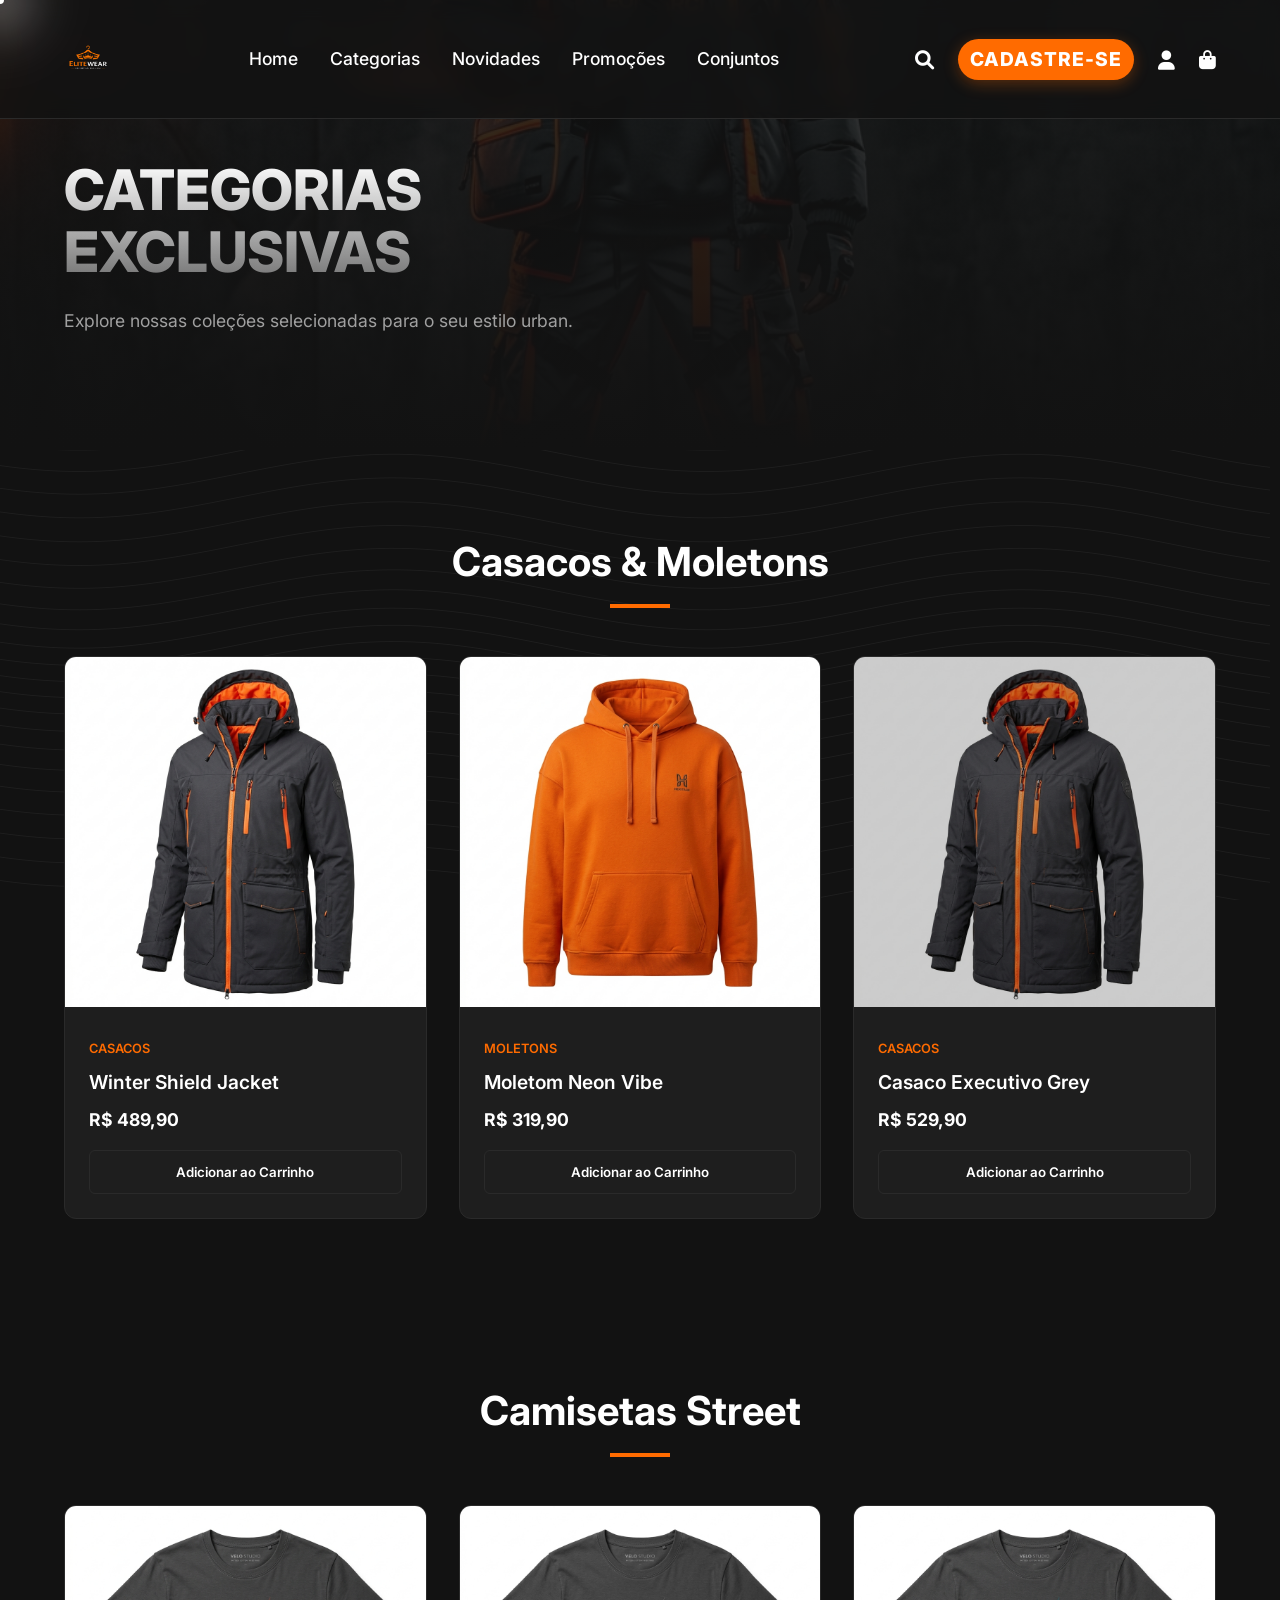
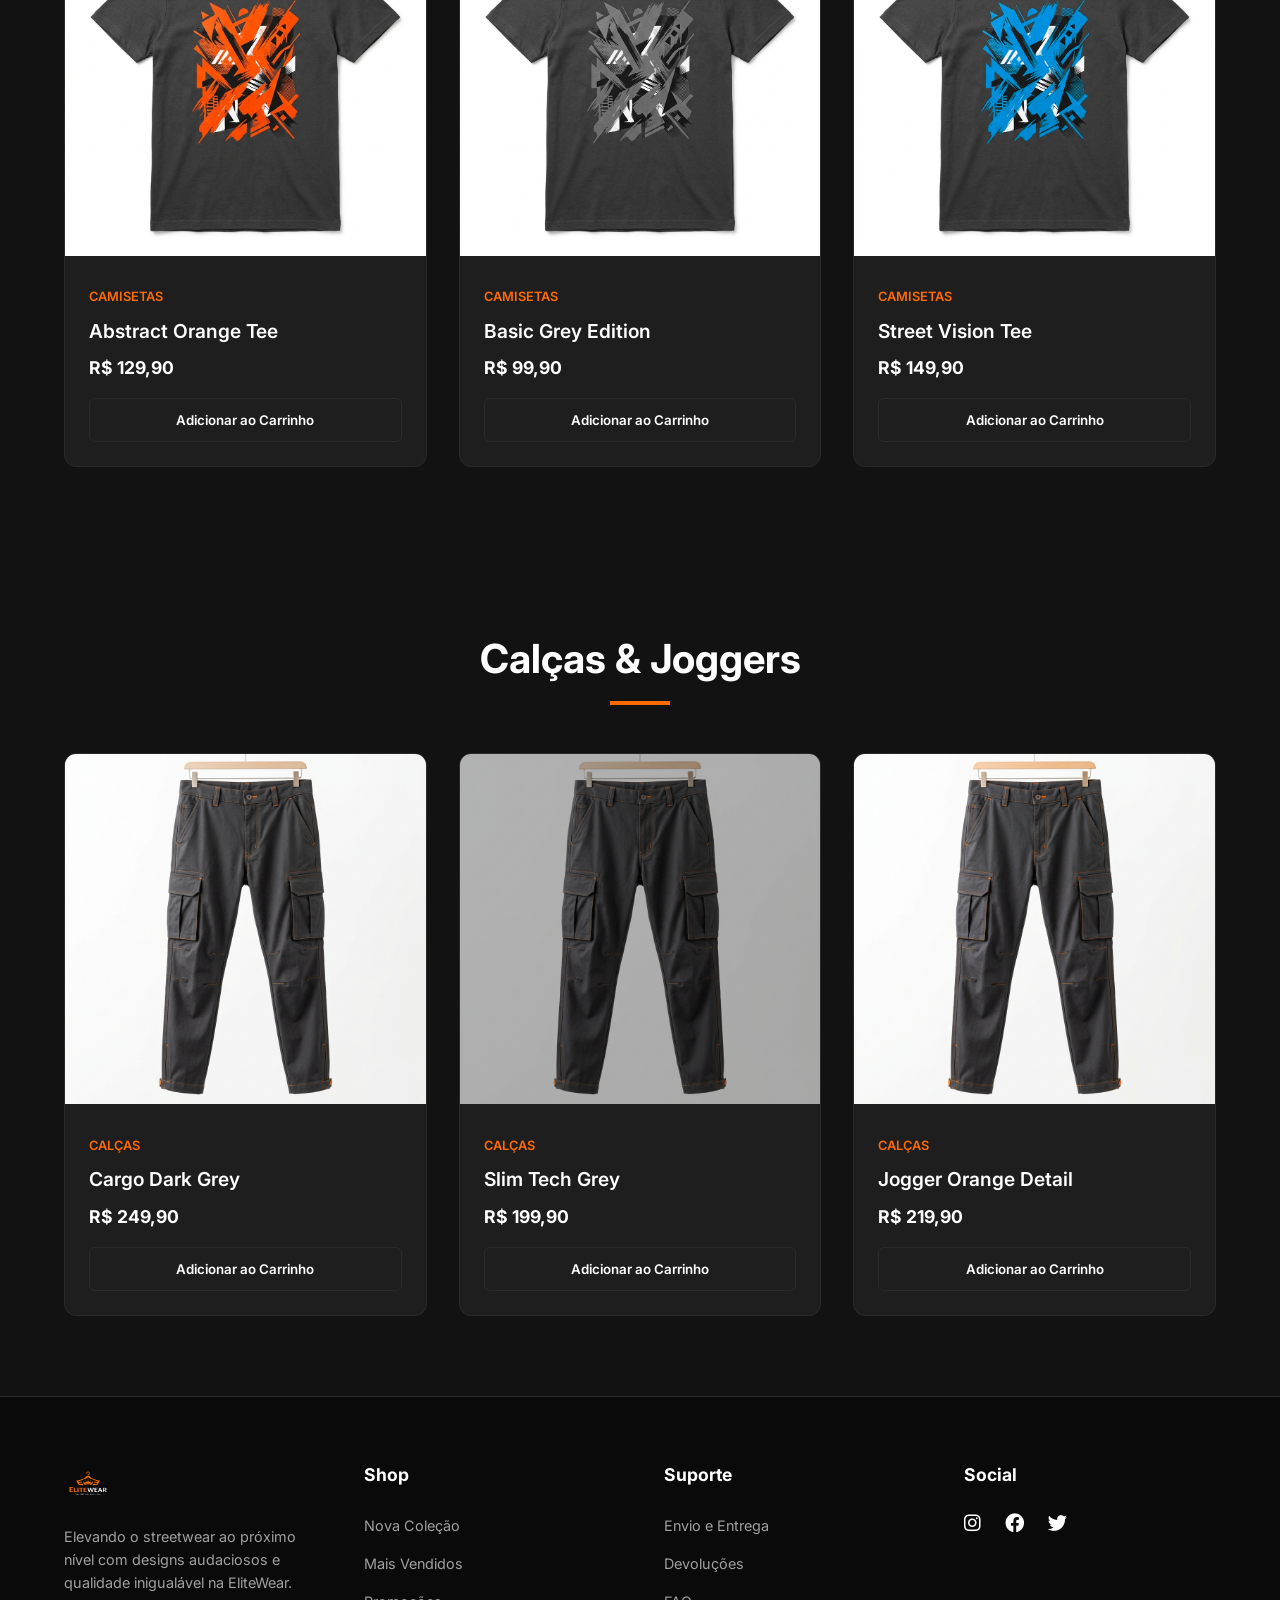
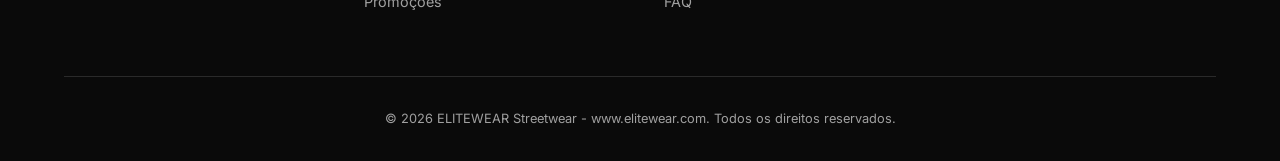
==== categorias.html @ 5dcd4f98 "Initial commit for Vercel deployment" ====
<!DOCTYPE html>
<html lang="pt-br">
<head>
    <meta charset="UTF-8">
    <meta name="viewport" content="width=device-width, initial-scale=1.0">
    <title>Categorias | ELITEWEAR</title>
    <meta name="description" content="Descubra uma nova forma de se vestir com estilo, conforto e autenticidade. Nossa coleção reúne camisetas, conjuntos, roupas e calçados cuidadosamente selecionados para oferecer qualidade, durabilidade e um visual moderno que acompanha as tendências atuais sem abrir mão da sua identidade.">
    <link rel="canonical" href="https://www.elitewear.com/categorias.html">
    <link rel="stylesheet" href="style.css">
    <link rel="stylesheet" href="https://cdnjs.cloudflare.com/ajax/libs/font-awesome/6.0.0/css/all.min.css">
</head>
<body>
    <canvas id="bg"></canvas>
    <div class="cursor"></div>
    <div class="cursor-dot"></div>
    
    <nav>
        <div class="logo"><a href="index.html"><img src="assets/logo.png" alt="EliteWear Logo" style="height: 48px;"></a></div>
        <ul class="nav-links">
            <li><a href="index.html#home">Home</a></li>
            <li><a href="categorias.html">Categorias</a></li>
            <li><a href="novidades.html">Novidades</a></li>
            <li><a href="promocoes.html">Promoções</a></li>
            <li><a href="conjuntos.html">Conjuntos</a></li>
        </ul>
        <div class="nav-icons">
            <i class="fas fa-search"></i>
            <a href="register.html" class="register-mobile-link">Cadastre-se</a>
            <a href="login.html" class="nav-icon-link"><i class="fas fa-user"></i></a>
            <i class="fas fa-shopping-bag"></i>
        </div>
    </nav>

    <header class="hero" style="height: 50vh; display: flex; align-items: flex-start; padding-top: 10rem; background: linear-gradient(to bottom, rgba(18, 18, 18, 0.8), var(--dark-bg)), url('assets/hero.png'); background-size: cover; background-position: center;">
        <div class="hero-content">
            <h1 style="font-size: 3.5rem;">CATEGORIAS EXCLUSIVAS</h1>
            <p>Explore nossas coleções selecionadas para o seu estilo urban.</p>
        </div>
    </header>

    <main>
        <!-- Casacos -->
        <div class="section-title" id="casacos">
            <h2>Casacos & Moletons</h2>
            <div class="underline"></div>
        </div>
        <section class="products-grid">
            <article class="product-card">
                <img src="assets/coat.png" alt="Jaqueta Winter Shield" class="product-image">
                <div class="product-info">
                    <span class="product-category">Casacos</span>
                    <h3 class="product-name">Winter Shield Jacket</h3>
                    <p class="product-price">R$ 489,90</p>
                    <button class="add-to-cart magnetic">Adicionar ao Carrinho</button>
                </div>
            </article>
            <article class="product-card">
                <img src="assets/hoodie.png" alt="Moletom Neon Vibe" class="product-image">
                <div class="product-info">
                    <span class="product-category">Moletons</span>
                    <h3 class="product-name">Moletom Neon Vibe</h3>
                    <p class="product-price">R$ 319,90</p>
                    <button class="add-to-cart magnetic">Adicionar ao Carrinho</button>
                </div>
            </article>
            <article class="product-card">
                <img src="assets/coat.png" alt="Casaco Executivo Grey" class="product-image" style="filter: brightness(0.8);">
                <div class="product-info">
                    <span class="product-category">Casacos</span>
                    <h3 class="product-name">Casaco Executivo Grey</h3>
                    <p class="product-price">R$ 529,90</p>
                    <button class="add-to-cart magnetic">Adicionar ao Carrinho</button>
                </div>
            </article>
        </section>

        <!-- Camisetas -->
        <div class="section-title" id="camisetas">
            <h2>Camisetas Street</h2>
            <div class="underline"></div>
        </div>
        <section class="products-grid">
            <article class="product-card">
                <img src="assets/shirt.png" alt="Camiseta Abstract Orange" class="product-image">
                <div class="product-info">
                    <span class="product-category">Camisetas</span>
                    <h3 class="product-name">Abstract Orange Tee</h3>
                    <p class="product-price">R$ 129,90</p>
                    <button class="add-to-cart magnetic">Adicionar ao Carrinho</button>
                </div>
            </article>
            <article class="product-card">
                <img src="assets/shirt.png" alt="Camiseta Basic Grey" class="product-image" style="filter: grayscale(1);">
                <div class="product-info">
                    <span class="product-category">Camisetas</span>
                    <h3 class="product-name">Basic Grey Edition</h3>
                    <p class="product-price">R$ 99,90</p>
                    <button class="add-to-cart magnetic">Adicionar ao Carrinho</button>
                </div>
            </article>
            <article class="product-card">
                <img src="assets/shirt.png" alt="Camiseta Street Vision" class="product-image" style="filter: hue-rotate(180deg);">
                <div class="product-info">
                    <span class="product-category">Camisetas</span>
                    <h3 class="product-name">Street Vision Tee</h3>
                    <p class="product-price">R$ 149,90</p>
                    <button class="add-to-cart magnetic">Adicionar ao Carrinho</button>
                </div>
            </article>
        </section>

        <!-- Calças -->
        <div class="section-title" id="conjuntos">
            <h2>Calças & Joggers</h2>
            <div class="underline"></div>
        </div>
        <section class="products-grid">
            <article class="product-card">
                <img src="assets/pants.png" alt="Conjunto Cargo Dark Grey" class="product-image">
                <div class="product-info">
                    <span class="product-category">Calças</span>
                    <h3 class="product-name">Cargo Dark Grey</h3>
                    <p class="product-price">R$ 249,90</p>
                    <button class="add-to-cart magnetic">Adicionar ao Carrinho</button>
                </div>
            </article>
            <article class="product-card">
                <img src="assets/pants.png" alt="Conjunto Slim Tech" class="product-image" style="filter: brightness(0.7);">
                <div class="product-info">
                    <span class="product-category">Calças</span>
                    <h3 class="product-name">Slim Tech Grey</h3>
                    <p class="product-price">R$ 199,90</p>
                    <button class="add-to-cart magnetic">Adicionar ao Carrinho</button>
                </div>
            </article>
            <article class="product-card">
                <img src="assets/pants.png" alt="Jogger Orange Detail" class="product-image" style="filter: saturate(1.5);">
                <div class="product-info">
                    <span class="product-category">Calças</span>
                    <h3 class="product-name">Jogger Orange Detail</h3>
                    <p class="product-price">R$ 219,90</p>
                    <button class="add-to-cart magnetic">Adicionar ao Carrinho</button>
                </div>
            </article>
        </section>
    </main>

    <footer>
        <div class="footer-grid">
            <div class="footer-col">
                <div class="logo"><img src="assets/logo.png" alt="EliteWear Logo" style="height: 48px;"></div>
                <p style="margin-top: 1rem; color: var(--text-grey); font-size: 0.9rem;">Elevando o streetwear ao próximo nível com designs audaciosos e qualidade inigualável na EliteWear.</p>
            </div>
            <div class="footer-col">
                <h3>Shop</h3>
                <ul>
                    <li><a href="categorias.html">Nova Coleção</a></li>
                    <li><a href="#">Mais Vendidos</a></li>
                    <li><a href="promocoes.html">Promoções</a></li>
                </ul>
            </div>
            <div class="footer-col">
                <h3>Suporte</h3>
                <ul>
                    <li><a href="#">Envio e Entrega</a></li>
                    <li><a href="#">Devoluções</a></li>
                    <li><a href="#">FAQ</a></li>
                </ul>
            </div>
            <div class="footer-col">
                <h3>Social</h3>
                <div class="nav-icons" style="margin-top: 1rem;">
                    <i class="fab fa-instagram"></i>
                    <i class="fab fa-facebook"></i>
                    <i class="fab fa-twitter"></i>
                </div>
            </div>
        </div>
        <div class="copyright">
            <p>&copy; 2026 ELITEWEAR Streetwear - www.elitewear.com. Todos os direitos reservados.</p>
        </div>
    </footer>

    <script src="script.js"></script>
</body>
</html>
---- style.css ----
@import url('https://fonts.googleapis.com/css2?family=Inter:wght@300;400;600;800&display=swap');

:root {
    --primary-orange: #FF6B00;
    --primary-orange-hover: #E65F00;
    --dark-bg: #121212;
    --card-bg: #1E1E1E;
    --text-white: #FFFFFF;
    --text-grey: #A0A0A0;
    --grey-light: #2A2A2A;
    --transition: all 0.3s cubic-bezier(0.4, 0, 0.2, 1);
}

* {
    margin: 0;
    padding: 0;
    box-sizing: border-box;
    font-family: 'Inter', sans-serif;
}

/* Animated Background Canvas */
canvas#bg {
    position: fixed;
    top: 0;
    left: 0;
    width: 100%;
    height: 100%;
    z-index: -1;
    pointer-events: none;
}

body {
    background-color: var(--dark-bg);
    color: var(--text-white);
    line-height: 1.6;
    overflow-x: hidden;
}

/* Custom Cursor System */
.cursor {
    position: fixed;
    width: 120px;
    height: 120px;
    border-radius: 50%;
    pointer-events: none;
    background: radial-gradient(circle, rgba(255, 255, 255, 0.4), rgba(255, 255, 255, 0.05), transparent);
    filter: blur(20px);
    transform: translate(-50%, -50%);
    z-index: 9999;
    mix-blend-mode: screen;
    transition: transform 0.1s ease-out;
}

.cursor-dot {
    position: fixed;
    width: 8px;
    height: 8px;
    background: white;
    border-radius: 50%;
    pointer-events: none;
    z-index: 10000;
    transform: translate(-50%, -50%);
}

.trail {
    position: fixed;
    width: 6px;
    height: 6px;
    border-radius: 50%;
    background: rgba(255, 255, 255, 0.3);
    pointer-events: none;
    filter: blur(4px);
    z-index: 9998;
    transform: translate(-50%, -50%);
    animation: fadeOutTrail 0.4s forwards;
}

@keyframes fadeOutTrail {
    to { opacity: 0; transform: translate(-50%, -50%) scale(0.5); }
}

.magnetic {
    transition: transform 0.3s cubic-bezier(0.23, 1, 0.32, 1);
}

/* Scrollbar Customization */
::-webkit-scrollbar {
    width: 8px;
}

::-webkit-scrollbar-track {
    background: var(--dark-bg);
}

::-webkit-scrollbar-thumb {
    background: var(--grey-light);
    border-radius: 10px;
}

::-webkit-scrollbar-thumb:hover {
    background: var(--primary-orange);
}

/* Navbar */
nav {
    display: flex;
    justify-content: space-between;
    align-items: center;
    padding: 2.2rem 5%; /* Aumentado verticalmente e reduzido horizontalmente */
    background: rgba(18, 18, 18, 0.8);
    backdrop-filter: blur(10px);
    position: fixed;
    width: 100%;
    top: 0;
    z-index: 1000;
    border-bottom: 1px solid var(--grey-light);
    transition: var(--transition);
}

.logo {
    font-size: 1.5rem;
    font-weight: 800;
    letter-spacing: -1px;
}

.logo img {
    height: 48px;
    width: auto;
    display: block;
}

.nav-links {
    display: flex;
    gap: 2rem;
    list-style: none;
}

.nav-links a {
    text-decoration: none;
    color: var(--text-white);
    font-weight: 500;
    font-size: 1.1rem;
    transition: var(--transition);
}

.nav-links a:hover {
    color: var(--primary-orange);
}

.nav-icons {
    display: flex;
    gap: 1.5rem;
    align-items: center;
}

.nav-icons > i,
.nav-icons > a {
    font-size: 1.2rem;
    cursor: pointer;
    transition: var(--transition);
    color: var(--text-white);
    text-decoration: none;
    display: flex;
    align-items: center;
}

.nav-icons > i:hover,
.nav-icons > a:hover {
    color: var(--primary-orange);
    transform: translateY(-2px);
}

.nav-icons a i {
    font-size: inherit;
    color: inherit;
    transition: none; /* Inherit from parent link */
}

.register-mobile-link {
    display: block; 
    font-size: 0.58rem; /* Reduzido mais 10% */
    background: var(--primary-orange);
    color: white !important;
    text-decoration: none;
    font-weight: 800;
    padding: 5px 12px; /* Reduzido mais 10% */
    border-radius: 50px;
    transition: var(--transition);
    white-space: nowrap;
    text-transform: uppercase;
    letter-spacing: 1px;
    box-shadow: 0 4px 15px rgba(255, 107, 0, 0.3);
}

.register-mobile-link:hover {
    transform: translateY(-2px);
    box-shadow: 0 6px 20px rgba(255, 107, 0, 0.5);
    filter: brightness(1.1);
}

/* Hero Section */
.hero {
    height: 100vh;
    display: flex;
    align-items: center;
    padding: 0 5%;
    background: linear-gradient(to right, rgba(18, 18, 18, 0.9), rgba(18, 18, 18, 0.2)), url('assets/hero.png');
    background-size: cover;
    background-position: center;
    margin-top: 0;
}

.hero-content {
    max-width: 600px;
    animation: fadeInUp 1s ease-out;
}

.hero-content h1 {
    font-size: 5rem;
    font-weight: 800;
    line-height: 1.1;
    margin-bottom: 1.5rem;
    background: linear-gradient(white, rgba(255, 255, 255, 0.4));
    -webkit-background-clip: text;
    -webkit-text-fill-color: transparent;
}

.hero-content h1 span {
    color: var(--primary-orange);
}

.hero-content p {
    font-size: 1.1rem;
    color: var(--text-grey);
    margin-bottom: 2rem;
}

.btn-primary {
    display: inline-block;
    padding: 1rem 2.5rem;
    background-color: var(--primary-orange);
    color: white;
    text-decoration: none;
    font-weight: 600;
    border-radius: 4px;
    transition: var(--transition);
    text-transform: uppercase;
    letter-spacing: 1px;
    border: none;
    cursor: pointer;
}

.btn-primary:hover {
    background-color: var(--primary-orange-hover);
    transform: scale(1.05);
    box-shadow: 0 10px 20px rgba(255, 107, 0, 0.3);
}

.btn-secondary {
    display: inline-block;
    padding: 0.65rem 1.6rem; /* Reduzido mais 10% */
    background-color: transparent;
    color: white;
    text-decoration: none;
    font-weight: 600;
    border-radius: 4px;
    transition: var(--transition);
    text-transform: uppercase;
    letter-spacing: 1px;
    border: 1px solid rgba(255, 255, 255, 0.3);
    cursor: pointer;
    margin-left: 1rem;
    font-size: 0.76rem; /* Reduzido mais 10% */
}

.btn-secondary:hover {
    border-color: var(--primary-orange);
    color: var(--primary-orange);
    background: rgba(255, 107, 0, 0.05);
    transform: scale(1.05);
}

.hero-btns {
    display: flex;
    gap: 1rem;
    margin-top: 2rem;
}

/* Products Section */
.section-title {
    text-align: center;
    margin: 5rem 0 3rem;
}

.section-title h2 {
    font-size: 2.5rem;
    margin-bottom: 10px;
}

.section-title .underline {
    width: 60px;
    height: 4px;
    background: var(--primary-orange);
    margin: 0 auto;
}

.products-grid {
    display: grid;
    grid-template-columns: repeat(auto-fill, minmax(280px, 1fr));
    gap: 2rem;
    padding: 0 5% 5rem;
}

.product-card.hidden {
    display: none;
}

.product-card {
    background: var(--card-bg);
    border-radius: 12px;
    overflow: hidden;
    transition: var(--transition);
    border: 1px solid var(--grey-light);
    position: relative;
    animation: fadeIn 0.5s ease;
}

@keyframes fadeIn {
    from { opacity: 0; transform: translateY(10px); }
    to { opacity: 1; transform: translateY(0); }
}

.product-card:hover {
    transform: translateY(-10px);
    border-color: var(--primary-orange);
    box-shadow: 0 20px 40px rgba(0, 0, 0, 0.4);
}

.product-image {
    width: 100%;
    height: 350px;
    object-fit: cover;
    transition: var(--transition);
}

.product-card:hover .product-image {
    transform: scale(1.05);
}

.product-info {
    padding: 1.5rem;
}

.product-category {
    color: var(--primary-orange);
    font-size: 0.8rem;
    text-transform: uppercase;
    font-weight: 600;
    margin-bottom: 0.5rem;
    display: block;
}

.product-name {
    font-size: 1.2rem;
    font-weight: 600;
    margin-bottom: 0.5rem;
}

.product-price {
    font-size: 1.1rem;
    font-weight: 700;
    color: var(--text-white);
}

.add-to-cart {
    width: 100%;
    margin-top: 1rem;
    padding: 0.8rem;
    background: transparent;
    border: 1px solid var(--grey-light);
    color: var(--text-white);
    border-radius: 6px;
    cursor: pointer;
    font-weight: 600;
    transition: var(--transition);
}

.product-card:hover .add-to-cart {
    background: var(--primary-orange);
    border-color: var(--primary-orange);
}

/* Footer */
footer {
    background: #0a0a0a;
    padding: 4rem 5% 2rem;
    border-top: 1px solid var(--grey-light);
}

.footer-grid {
    display: grid;
    grid-template-columns: repeat(auto-fit, minmax(200px, 1fr));
    gap: 3rem;
    margin-bottom: 3rem;
}

.footer-col h3 {
    margin-bottom: 1.5rem;
    font-size: 1.1rem;
}

.footer-col ul {
    list-style: none;
}

.footer-col ul li {
    margin-bottom: 0.8rem;
}

.footer-col ul li a {
    color: var(--text-grey);
    text-decoration: none;
    transition: var(--transition);
    font-size: 0.9rem;
}

.footer-col ul li a:hover {
    color: var(--primary-orange);
    padding-left: 5px;
}

.copyright {
    text-align: center;
    color: var(--text-grey);
    font-size: 0.8rem;
    padding-top: 2rem;
    border-top: 1px solid var(--grey-light);
}

/* Animations */
@keyframes fadeInUp {
    from {
        opacity: 0;
        transform: translateY(30px);
    }
    to {
        opacity: 1;
        transform: translateY(0);
    }
}

/* Responsive */
@media (max-width: 768px) {
    .hero-content h1 {
        font-size: 3rem;
    }
    
    .nav-links {
        display: none;
    }

    .register-mobile-link {
        display: block;
        padding: 6px 14px;
        font-size: 0.7rem;
    }

    nav {
        padding: 1rem 5%;
    }

    .nav-icons {
        gap: 1rem;
    }

    .hero-btns {
        flex-direction: column;
        gap: 1rem;
        width: 100%;
    }

    .btn-primary, .btn-secondary {
        width: 100%;
        text-align: center;
        margin-left: 0;
    }
    
    .products-grid {
        grid-template-columns: repeat(auto-fill, minmax(220px, 1fr));
    }
}
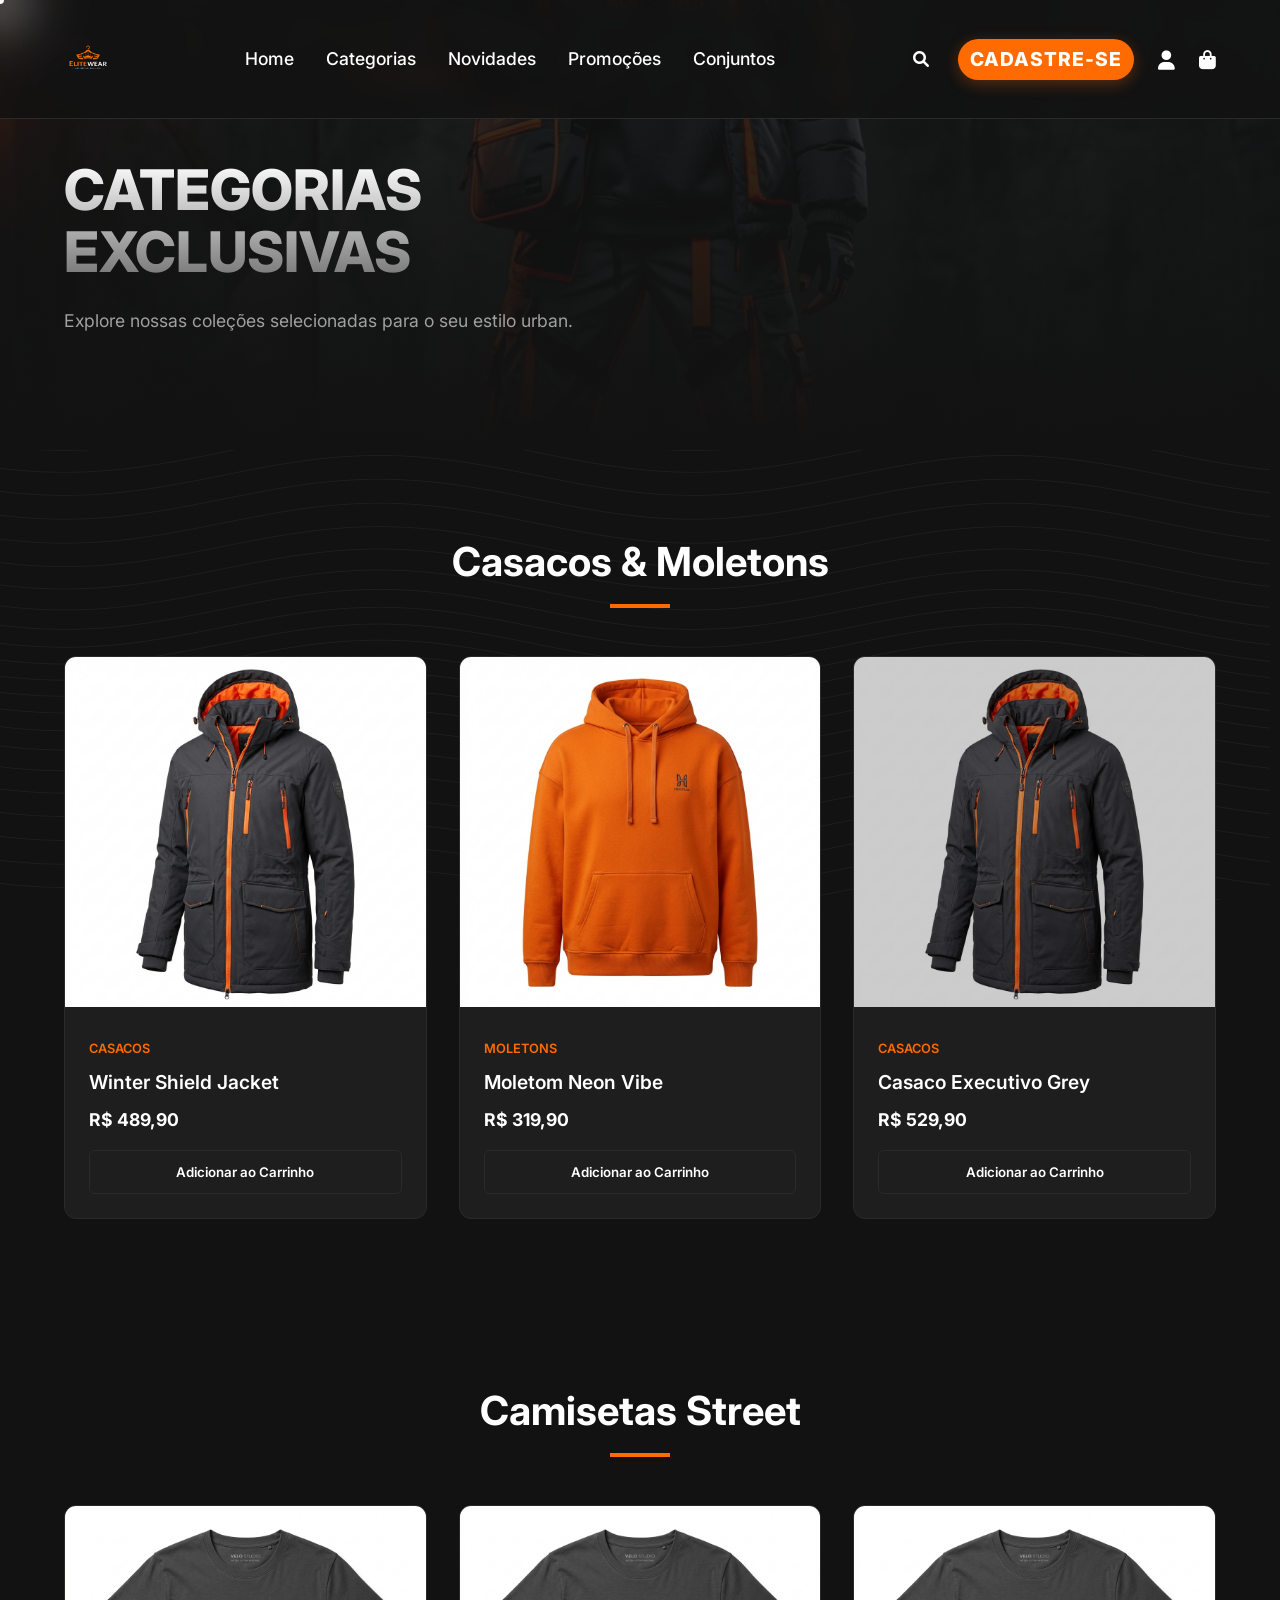
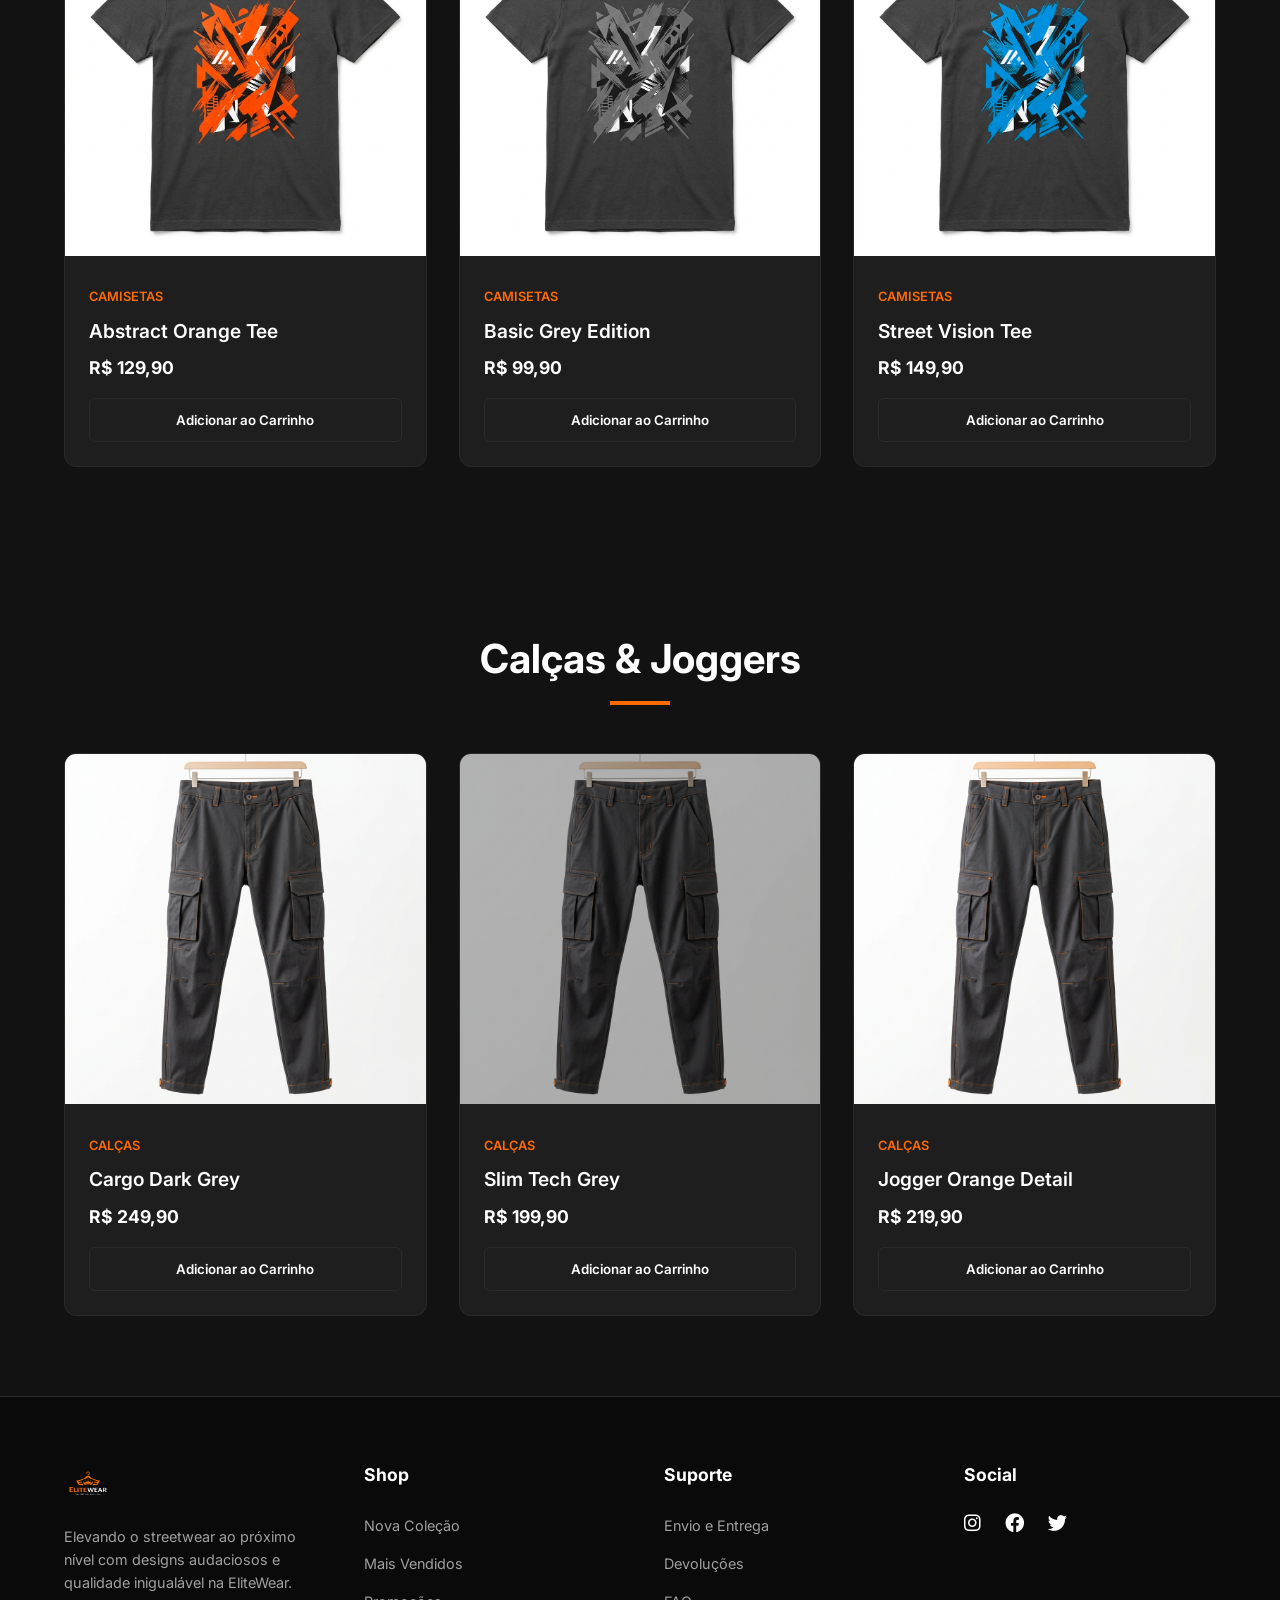
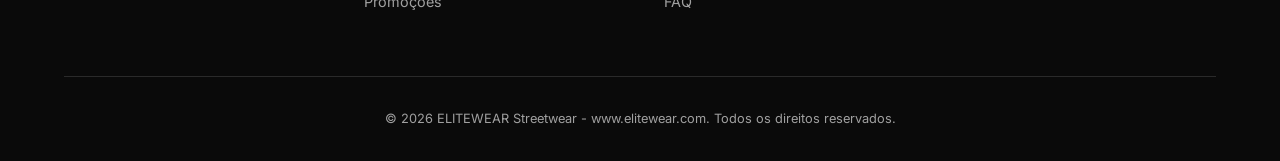
==== commit ec0a3ca5: "Add search bar to all other pages" ====
--- a/categorias.html
+++ b/categorias.html
@@ -24,7 +24,10 @@
             <li><a href="conjuntos.html">Conjuntos</a></li>
         </ul>
         <div class="nav-icons">
-            <i class="fas fa-search"></i>
+            <div class="search-container">
+                <input type="text" id="searchInput" class="search-input" placeholder="Buscar peças...">
+                <i class="fas fa-search" id="searchToggle"></i>
+            </div>
             <a href="register.html" class="register-mobile-link">Cadastre-se</a>
             <a href="login.html" class="nav-icon-link"><i class="fas fa-user"></i></a>
             <i class="fas fa-shopping-bag"></i>
--- a/style.css
+++ b/style.css
@@ -489,3 +489,40 @@
         grid-template-columns: repeat(auto-fill, minmax(220px, 1fr));
     }
 }
+
+/* Search System */
+.search-container {
+    position: relative;
+    display: flex;
+    align-items: center;
+}
+
+.search-input {
+    width: 0;
+    opacity: 0;
+    padding: 8px 15px;
+    padding-right: 35px;
+    border: 1px solid var(--primary-orange);
+    border-radius: 20px;
+    background: rgba(0, 0, 0, 0.7);
+    color: var(--text-white);
+    font-size: 0.9rem;
+    transition: var(--transition);
+    outline: none;
+    position: absolute;
+    right: 0;
+    pointer-events: none;
+}
+
+.search-input.active {
+    width: 220px;
+    opacity: 1;
+    pointer-events: auto;
+}
+
+.search-container i {
+    z-index: 2;
+    cursor: pointer;
+    background: transparent;
+    padding: 5px;
+}
